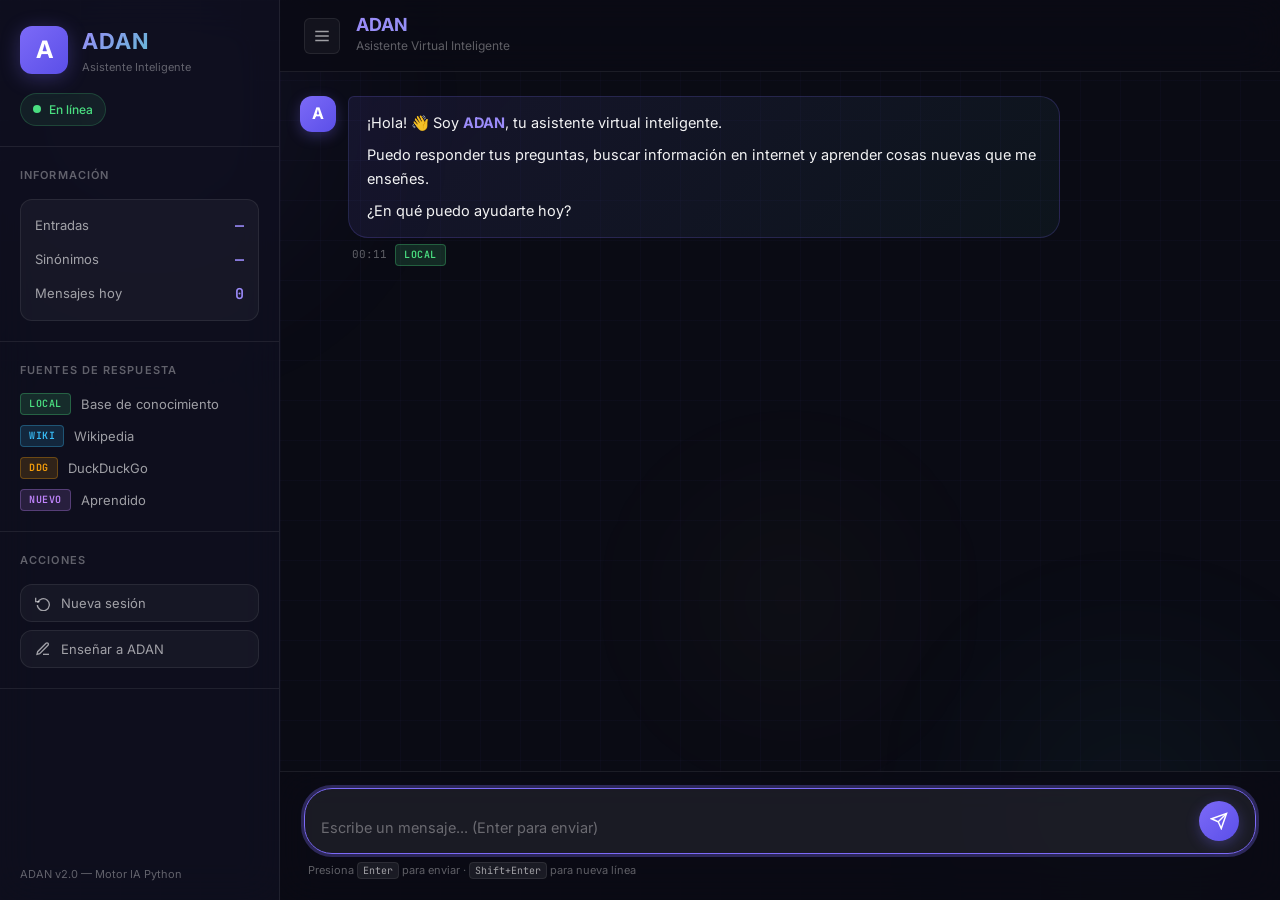
==== templates/index.html @ 338060c1 "mejoras" ====
<!DOCTYPE html>
<html lang="es">
<head>
    <meta charset="UTF-8">
    <meta name="viewport" content="width=device-width, initial-scale=1.0">
    <meta name="description" content="ADAN - Asistente Virtual Inteligente con capacidades de aprendizaje y búsqueda web">
    <title>ADAN — Asistente Virtual Inteligente</title>
    <link rel="preconnect" href="https://fonts.googleapis.com">
    <link href="https://fonts.googleapis.com/css2?family=Inter:wght@300;400;500;600;700&family=JetBrains+Mono:wght@400;500&display=swap" rel="stylesheet">
    <link rel="stylesheet" href="/static/style.css">
</head>
<body>
    <!-- Fondo animado -->
    <div class="bg-grid"></div>
    <div class="orb orb-1"></div>
    <div class="orb orb-2"></div>
    <div class="orb orb-3"></div>

    <div class="app-container">
        <!-- Sidebar -->
        <aside class="sidebar" id="sidebar">
            <div class="sidebar-header">
                <div class="logo">
                    <div class="logo-icon">
                        <span class="logo-letter">A</span>
                        <div class="logo-pulse"></div>
                    </div>
                    <div class="logo-text">
                        <span class="logo-name">ADAN</span>
                        <span class="logo-tagline">Asistente Inteligente</span>
                    </div>
                </div>
                <div class="status-indicator" id="statusDot" title="En línea">
                    <span class="status-dot"></span>
                    <span class="status-text">En línea</span>
                </div>
            </div>

            <div class="sidebar-section">
                <h3 class="section-title">Información</h3>
                <div class="stat-card" id="statCard">
                    <div class="stat-item">
                        <span class="stat-label">Entradas</span>
                        <span class="stat-value" id="statEntradas">—</span>
                    </div>
                    <div class="stat-item">
                        <span class="stat-label">Sinónimos</span>
                        <span class="stat-value" id="statSinonimos">—</span>
                    </div>
                    <div class="stat-item">
                        <span class="stat-label">Mensajes hoy</span>
                        <span class="stat-value" id="statMensajes">0</span>
                    </div>
                </div>
            </div>

            <div class="sidebar-section">
                <h3 class="section-title">Fuentes de respuesta</h3>
                <div class="source-legend">
                    <div class="source-item">
                        <span class="source-badge local">LOCAL</span>
                        <span>Base de conocimiento</span>
                    </div>
                    <div class="source-item">
                        <span class="source-badge wiki">WIKI</span>
                        <span>Wikipedia</span>
                    </div>
                    <div class="source-item">
                        <span class="source-badge ddg">DDG</span>
                        <span>DuckDuckGo</span>
                    </div>
                    <div class="source-item">
                        <span class="source-badge aprendido">NUEVO</span>
                        <span>Aprendido</span>
                    </div>
                </div>
            </div>

            <div class="sidebar-section">
                <h3 class="section-title">Acciones</h3>
                <div class="action-buttons">
                    <button class="action-btn" id="btnLimpiarHistorial" title="Limpiar historial de sesión">
                        <svg viewBox="0 0 24 24" fill="none" stroke="currentColor" stroke-width="2"><polyline points="1 4 1 10 7 10"></polyline><path d="M3.51 15a9 9 0 1 0 .49-3.51"></path></svg>
                        Nueva sesión
                    </button>
                    <button class="action-btn" id="btnEnsenar" title="Enseñar algo nuevo a ADAN">
                        <svg viewBox="0 0 24 24" fill="none" stroke="currentColor" stroke-width="2"><path d="M12 20h9"></path><path d="M16.5 3.5a2.121 2.121 0 0 1 3 3L7 19l-4 1 1-4L16.5 3.5z"></path></svg>
                        Enseñar a ADAN
                    </button>
                </div>
            </div>

            <div class="sidebar-footer">
                <span>ADAN v2.0 — Motor IA Python</span>
            </div>
        </aside>

        <!-- Chat principal -->
        <main class="chat-main">
            <header class="chat-header">
                <button class="sidebar-toggle" id="sidebarToggle" aria-label="Alternar sidebar">
                    <svg viewBox="0 0 24 24" fill="none" stroke="currentColor" stroke-width="2"><line x1="3" y1="6" x2="21" y2="6"/><line x1="3" y1="12" x2="21" y2="12"/><line x1="3" y1="18" x2="21" y2="18"/></svg>
                </button>
                <div class="header-info">
                    <h1 class="header-title">ADAN</h1>
                    <p class="header-subtitle">Asistente Virtual Inteligente</p>
                </div>
                <div class="header-actions">
                    <div class="typing-indicator" id="typingIndicator">
                        <span></span><span></span><span></span>
                    </div>
                </div>
            </header>

            <div class="chat-messages" id="chatMessages">
                <!-- Mensaje de bienvenida -->
                <div class="message adan-message welcome-message" id="welcomeMsg">
                    <div class="message-avatar">
                        <span>A</span>
                    </div>
                    <div class="message-content">
                        <div class="message-bubble">
                            <p>¡Hola! 👋 Soy <strong>ADAN</strong>, tu asistente virtual inteligente.</p>
                            <p>Puedo responder tus preguntas, buscar información en internet y aprender cosas nuevas que me enseñes.</p>
                            <p>¿En qué puedo ayudarte hoy?</p>
                        </div>
                        <div class="message-meta">
                            <span class="message-time" id="welcomeTime"></span>
                            <span class="source-badge local">LOCAL</span>
                        </div>
                    </div>
                </div>
            </div>

            <div class="chat-input-area">
                <div class="chat-input-wrapper">
                    <textarea
                        id="chatInput"
                        class="chat-input"
                        placeholder="Escribe un mensaje... (Enter para enviar)"
                        rows="1"
                        aria-label="Mensaje para ADAN"
                        autocomplete="off"
                    ></textarea>
                    <button class="send-btn" id="sendBtn" aria-label="Enviar mensaje" title="Enviar">
                        <svg viewBox="0 0 24 24" fill="none" stroke="currentColor" stroke-width="2">
                            <line x1="22" y1="2" x2="11" y2="13"></line>
                            <polygon points="22 2 15 22 11 13 2 9 22 2"></polygon>
                        </svg>
                    </button>
                </div>
                <p class="input-hint">Presiona <kbd>Enter</kbd> para enviar · <kbd>Shift+Enter</kbd> para nueva línea</p>
            </div>
        </main>
    </div>

    <!-- Modal: Enseñar a ADAN -->
    <div class="modal-overlay" id="modalAprender" aria-modal="true" role="dialog" aria-labelledby="modalTitle">
        <div class="modal">
            <div class="modal-header">
                <h2 class="modal-title" id="modalTitle">
                    <svg viewBox="0 0 24 24" fill="none" stroke="currentColor" stroke-width="2" width="24" height="24"><path d="M12 20h9"></path><path d="M16.5 3.5a2.121 2.121 0 0 1 3 3L7 19l-4 1 1-4L16.5 3.5z"></path></svg>
                    Enseñar a ADAN
                </h2>
                <button class="modal-close" id="modalClose" aria-label="Cerrar modal">
                    <svg viewBox="0 0 24 24" fill="none" stroke="currentColor" stroke-width="2"><line x1="18" y1="6" x2="6" y2="18"/><line x1="6" y1="6" x2="18" y2="18"/></svg>
                </button>
            </div>
            <div class="modal-body">
                <p class="modal-desc">Enséñame algo nuevo y lo recordaré para futuras conversaciones.</p>
                <div class="form-group">
                    <label for="aprenderClave" class="form-label">Palabra o frase clave *</label>
                    <input type="text" id="aprenderClave" class="form-input" placeholder="Ej: inteligencia artificial">
                </div>
                <div class="form-group">
                    <label for="aprenderExplica" class="form-label">Respuesta breve (¿qué es?) *</label>
                    <input type="text" id="aprenderExplica" class="form-input" placeholder="Ej: Es la simulación de inteligencia humana en máquinas">
                </div>
                <div class="form-group">
                    <label for="aprenderRespuesta" class="form-label">Explicación detallada *</label>
                    <textarea id="aprenderRespuesta" class="form-input form-textarea" placeholder="Ej: La inteligencia artificial es una rama de la informática que..."></textarea>
                </div>
                <div class="form-group">
                    <label for="aprenderOtraPregunta" class="form-label">Pregunta de seguimiento (opcional)</label>
                    <input type="text" id="aprenderOtraPregunta" class="form-input" placeholder="Ej: ¿Quieres saber más sobre IA?">
                </div>
                <div class="form-group">
                    <label for="aprenderSinonimo" class="form-label">Sinónimo (opcional)</label>
                    <input type="text" id="aprenderSinonimo" class="form-input" placeholder="Ej: IA, AI, machine learning">
                </div>
            </div>
            <div class="modal-footer">
                <button class="btn-secondary" id="btnCancelar">Cancelar</button>
                <button class="btn-primary" id="btnGuardar">
                    <svg viewBox="0 0 24 24" fill="none" stroke="currentColor" stroke-width="2" width="16" height="16"><path d="M19 21H5a2 2 0 0 1-2-2V5a2 2 0 0 1 2-2h11l5 5v11a2 2 0 0 1-2 2z"></path><polyline points="17 21 17 13 7 13 7 21"></polyline></svg>
                    Guardar
                </button>
            </div>
        </div>
    </div>

    <!-- Modal: ADAN no sabe — preguntar si enseñar -->
    <div class="modal-overlay" id="modalNoSabe" aria-modal="true" role="dialog">
        <div class="modal modal-sm">
            <div class="modal-header">
                <h2 class="modal-title">
                    <svg viewBox="0 0 24 24" fill="none" stroke="currentColor" stroke-width="2" width="24" height="24"><circle cx="12" cy="12" r="10"/><path d="M9.09 9a3 3 0 0 1 5.83 1c0 2-3 3-3 3"/><line x1="12" y1="17" x2="12.01" y2="17"/></svg>
                    No lo conozco
                </h2>
            </div>
            <div class="modal-body">
                <p id="noSabeTexto">No tengo información sobre ese tema. ¿Quieres enseñarme?</p>
            </div>
            <div class="modal-footer">
                <button class="btn-secondary" id="btnNoSabeNo">No, gracias</button>
                <button class="btn-primary" id="btnNoSabeSi">Sí, enseñarle</button>
            </div>
        </div>
    </div>

    <script src="/static/chat.js"></script>
</body>
</html>
---- static/style.css ----
/* ═══════════════════════════════════════════════════════
   ADAN — Asistente Virtual Inteligente
   Diseño premium dark mode con glassmorphism
   ═══════════════════════════════════════════════════════ */

/* ─── Variables del sistema ─────────────────────────── */
:root {
    /* Paleta principal */
    --color-bg:          #0a0b14;
    --color-bg-2:        #0f1020;
    --color-surface:     rgba(255, 255, 255, 0.04);
    --color-surface-2:   rgba(255, 255, 255, 0.07);
    --color-border:      rgba(255, 255, 255, 0.08);
    --color-border-2:    rgba(255, 255, 255, 0.12);

    /* Accentos */
    --color-primary:     #7c6af7;
    --color-primary-2:   #9b8bf9;
    --color-primary-glow: rgba(124, 106, 247, 0.3);
    --color-secondary:   #f7d46a;
    --color-accent-teal: #4ecdc4;
    --color-accent-rose: #f7686a;

    /* Fuentes de respuesta */
    --color-local:       #4ade80;
    --color-wiki:        #38bdf8;
    --color-ddg:         #f59e0b;
    --color-aprendido:   #c084fc;

    /* Texto */
    --text-primary:   rgba(255, 255, 255, 0.95);
    --text-secondary: rgba(255, 255, 255, 0.60);
    --text-muted:     rgba(255, 255, 255, 0.35);

    /* Radios y sombras */
    --radius-sm:  6px;
    --radius-md:  12px;
    --radius-lg:  20px;
    --radius-xl:  28px;
    --shadow-glow: 0 0 40px rgba(124, 106, 247, 0.15);
    --shadow-card: 0 4px 24px rgba(0, 0, 0, 0.4);

    /* Transiciones */
    --transition: 0.2s cubic-bezier(0.4, 0, 0.2, 1);
    --transition-slow: 0.4s cubic-bezier(0.4, 0, 0.2, 1);

    /* Layout */
    --sidebar-width: 280px;
}

/* ─── Reset y base ───────────────────────────────────── */
*, *::before, *::after { box-sizing: border-box; margin: 0; padding: 0; }

html, body {
    height: 100%;
    overflow: hidden;
}

body {
    font-family: 'Inter', system-ui, sans-serif;
    background-color: var(--color-bg);
    color: var(--text-primary);
    line-height: 1.6;
    -webkit-font-smoothing: antialiased;
}

/* ─── Fondo animado ──────────────────────────────────── */
.bg-grid {
    position: fixed; inset: 0; z-index: 0;
    background-image:
        linear-gradient(rgba(124, 106, 247, 0.03) 1px, transparent 1px),
        linear-gradient(90deg, rgba(124, 106, 247, 0.03) 1px, transparent 1px);
    background-size: 40px 40px;
    pointer-events: none;
}

.orb {
    position: fixed; border-radius: 50%; filter: blur(80px);
    pointer-events: none; z-index: 0; opacity: 0.5;
    animation: orbFloat 12s ease-in-out infinite;
}
.orb-1 {
    width: 500px; height: 500px;
    background: radial-gradient(circle, rgba(124, 106, 247, 0.2), transparent 70%);
    top: -150px; left: -100px;
    animation-delay: 0s;
}
.orb-2 {
    width: 400px; height: 400px;
    background: radial-gradient(circle, rgba(78, 205, 196, 0.15), transparent 70%);
    bottom: -100px; right: -50px;
    animation-delay: -4s;
}
.orb-3 {
    width: 300px; height: 300px;
    background: radial-gradient(circle, rgba(247, 212, 106, 0.1), transparent 70%);
    top: 50%; left: 50%;
    animation-delay: -8s;
}

@keyframes orbFloat {
    0%, 100% { transform: translate(0, 0) scale(1); }
    33%       { transform: translate(30px, -30px) scale(1.05); }
    66%       { transform: translate(-20px, 20px) scale(0.95); }
}

/* ─── Layout principal ───────────────────────────────── */
.app-container {
    display: flex;
    height: 100vh;
    position: relative;
    z-index: 1;
}

/* ─── Sidebar ────────────────────────────────────────── */
.sidebar {
    width: var(--sidebar-width);
    min-width: var(--sidebar-width);
    height: 100vh;
    background: rgba(15, 16, 32, 0.8);
    backdrop-filter: blur(20px);
    border-right: 1px solid var(--color-border);
    display: flex;
    flex-direction: column;
    gap: 0;
    overflow-y: auto;
    overflow-x: hidden;
    transition: transform var(--transition-slow), opacity var(--transition-slow);
    scrollbar-width: thin;
    scrollbar-color: var(--color-border) transparent;
}

.sidebar.collapsed {
    transform: translateX(calc(-1 * var(--sidebar-width)));
    opacity: 0;
    pointer-events: none;
    position: absolute;
    z-index: 10;
}

.sidebar-header {
    padding: 24px 20px 20px;
    border-bottom: 1px solid var(--color-border);
    display: flex;
    flex-direction: column;
    gap: 16px;
}

.logo {
    display: flex;
    align-items: center;
    gap: 14px;
}

.logo-icon {
    position: relative;
    width: 48px;
    height: 48px;
    background: linear-gradient(135deg, var(--color-primary), #5b4fe8);
    border-radius: var(--radius-md);
    display: flex;
    align-items: center;
    justify-content: center;
    box-shadow: 0 4px 20px var(--color-primary-glow);
    flex-shrink: 0;
}

.logo-letter {
    font-size: 24px;
    font-weight: 700;
    color: white;
    line-height: 1;
}

.logo-pulse {
    position: absolute;
    inset: -3px;
    border-radius: calc(var(--radius-md) + 3px);
    border: 2px solid var(--color-primary);
    animation: pulse 2.5s ease-in-out infinite;
    opacity: 0;
}

@keyframes pulse {
    0%, 100% { opacity: 0; transform: scale(1); }
    50%       { opacity: 0.5; transform: scale(1.05); }
}

.logo-text { display: flex; flex-direction: column; }
.logo-name {
    font-size: 22px;
    font-weight: 700;
    color: var(--text-primary);
    letter-spacing: 0.05em;
    background: linear-gradient(135deg, var(--color-primary-2), var(--color-accent-teal));
    -webkit-background-clip: text;
    -webkit-text-fill-color: transparent;
    background-clip: text;
}
.logo-tagline { font-size: 11px; color: var(--text-muted); font-weight: 400; }

.status-indicator {
    display: flex; align-items: center; gap: 8px;
    background: rgba(74, 222, 128, 0.08);
    border: 1px solid rgba(74, 222, 128, 0.2);
    border-radius: 20px;
    padding: 6px 12px;
    width: fit-content;
}

.status-dot {
    width: 8px; height: 8px;
    background: var(--color-local);
    border-radius: 50%;
    animation: statusPulse 2s ease-in-out infinite;
}
@keyframes statusPulse {
    0%, 100% { opacity: 1; box-shadow: 0 0 0 0 rgba(74, 222, 128, 0.4); }
    50%       { opacity: 0.8; box-shadow: 0 0 0 6px rgba(74, 222, 128, 0); }
}
.status-text { font-size: 12px; color: var(--color-local); font-weight: 500; }

/* ─── Secciones del sidebar ──────────────────────────── */
.sidebar-section {
    padding: 20px;
    border-bottom: 1px solid var(--color-border);
}

.section-title {
    font-size: 11px;
    font-weight: 600;
    text-transform: uppercase;
    letter-spacing: 0.1em;
    color: var(--text-muted);
    margin-bottom: 14px;
}

.stat-card {
    background: var(--color-surface);
    border: 1px solid var(--color-border);
    border-radius: var(--radius-md);
    padding: 14px;
    display: flex;
    flex-direction: column;
    gap: 10px;
}

.stat-item {
    display: flex;
    justify-content: space-between;
    align-items: center;
}

.stat-label { font-size: 13px; color: var(--text-secondary); }
.stat-value {
    font-size: 15px;
    font-weight: 600;
    color: var(--color-primary-2);
    font-family: 'JetBrains Mono', monospace;
}

/* Source legend */
.source-legend { display: flex; flex-direction: column; gap: 10px; }
.source-item {
    display: flex; align-items: center; gap: 10px;
    font-size: 13px; color: var(--text-secondary);
}

/* Action buttons */
.action-buttons { display: flex; flex-direction: column; gap: 8px; }
.action-btn {
    display: flex; align-items: center; gap: 10px;
    padding: 10px 14px;
    background: var(--color-surface);
    border: 1px solid var(--color-border);
    border-radius: var(--radius-md);
    color: var(--text-secondary);
    font-size: 13px;
    cursor: pointer;
    transition: all var(--transition);
    text-align: left;
    width: 100%;
    font-family: 'Inter', sans-serif;
}
.action-btn svg { width: 16px; height: 16px; flex-shrink: 0; }
.action-btn:hover {
    background: var(--color-surface-2);
    border-color: var(--color-primary);
    color: var(--color-primary-2);
    transform: translateX(3px);
}

.sidebar-footer {
    padding: 16px 20px;
    font-size: 11px;
    color: var(--text-muted);
    margin-top: auto;
}

/* ─── Source badges ──────────────────────────────────── */
.source-badge {
    display: inline-flex;
    align-items: center;
    padding: 2px 8px;
    border-radius: 4px;
    font-size: 10px;
    font-weight: 600;
    font-family: 'JetBrains Mono', monospace;
    letter-spacing: 0.05em;
    flex-shrink: 0;
}

.source-badge.local    { background: rgba(74, 222, 128, 0.15); color: var(--color-local); border: 1px solid rgba(74, 222, 128, 0.3); }
.source-badge.wiki     { background: rgba(56, 189, 248, 0.15); color: var(--color-wiki); border: 1px solid rgba(56, 189, 248, 0.3); }
.source-badge.ddg      { background: rgba(245, 158, 11, 0.15); color: var(--color-ddg); border: 1px solid rgba(245, 158, 11, 0.3); }
.source-badge.aprendido{ background: rgba(192, 132, 252, 0.15); color: var(--color-aprendido); border: 1px solid rgba(192, 132, 252, 0.3); }

/* ─── Chat main ──────────────────────────────────────── */
.chat-main {
    flex: 1;
    display: flex;
    flex-direction: column;
    height: 100vh;
    overflow: hidden;
    min-width: 0;
}

/* ─── Header del chat ────────────────────────────────── */
.chat-header {
    display: flex;
    align-items: center;
    gap: 16px;
    padding: 16px 24px;
    background: rgba(10, 11, 20, 0.8);
    backdrop-filter: blur(20px);
    border-bottom: 1px solid var(--color-border);
    flex-shrink: 0;
}

.sidebar-toggle {
    display: flex;
    align-items: center;
    justify-content: center;
    width: 36px; height: 36px;
    background: var(--color-surface);
    border: 1px solid var(--color-border);
    border-radius: var(--radius-sm);
    color: var(--text-secondary);
    cursor: pointer;
    transition: all var(--transition);
    flex-shrink: 0;
}
.sidebar-toggle svg { width: 18px; height: 18px; }
.sidebar-toggle:hover { background: var(--color-surface-2); color: var(--text-primary); border-color: var(--color-primary); }

.header-info { flex: 1; }
.header-title {
    font-size: 18px;
    font-weight: 700;
    background: linear-gradient(135deg, var(--color-primary-2), var(--color-accent-teal));
    -webkit-background-clip: text;
    -webkit-text-fill-color: transparent;
    background-clip: text;
    line-height: 1;
}
.header-subtitle { font-size: 12px; color: var(--text-muted); margin-top: 2px; }

/* ─── Typing indicator ───────────────────────────────── */
.typing-indicator {
    display: none;
    align-items: center;
    gap: 5px;
    padding: 8px 12px;
    background: var(--color-surface);
    border-radius: 20px;
}
.typing-indicator.visible { display: flex; }
.typing-indicator span {
    width: 6px; height: 6px;
    background: var(--color-primary-2);
    border-radius: 50%;
    animation: typingBounce 1.2s ease-in-out infinite;
}
.typing-indicator span:nth-child(2) { animation-delay: 0.15s; }
.typing-indicator span:nth-child(3) { animation-delay: 0.30s; }
@keyframes typingBounce {
    0%, 60%, 100% { transform: translateY(0); opacity: 0.5; }
    30%            { transform: translateY(-6px); opacity: 1; }
}

/* ─── Mensajes ───────────────────────────────────────── */
.chat-messages {
    flex: 1;
    overflow-y: auto;
    overflow-x: hidden;
    padding: 24px 20px;
    display: flex;
    flex-direction: column;
    gap: 20px;
    scroll-behavior: smooth;
    scrollbar-width: thin;
    scrollbar-color: var(--color-border) transparent;
}

.message {
    display: flex;
    gap: 12px;
    align-items: flex-start;
    animation: messageAppear 0.35s cubic-bezier(0.4, 0, 0.2, 1);
    max-width: 760px;
}
@keyframes messageAppear {
    from { opacity: 0; transform: translateY(16px); }
    to   { opacity: 1; transform: translateY(0); }
}

.message.user-message { flex-direction: row-reverse; margin-left: auto; }

.message-avatar {
    width: 36px; height: 36px;
    border-radius: var(--radius-md);
    display: flex; align-items: center; justify-content: center;
    font-weight: 700;
    font-size: 16px;
    flex-shrink: 0;
    letter-spacing: 0;
}

.adan-message .message-avatar {
    background: linear-gradient(135deg, var(--color-primary), #5b4fe8);
    color: white;
    box-shadow: 0 4px 14px var(--color-primary-glow);
}

.user-message .message-avatar {
    background: linear-gradient(135deg, var(--color-accent-teal), #38a89d);
    color: white;
}

.message-content { display: flex; flex-direction: column; gap: 6px; flex: 1; min-width: 0; }

.message-bubble {
    padding: 14px 18px;
    border-radius: var(--radius-lg);
    font-size: 14.5px;
    line-height: 1.65;
    word-wrap: break-word;
}

.adan-message .message-bubble {
    background: var(--color-surface-2);
    border: 1px solid var(--color-border);
    border-top-left-radius: var(--radius-sm);
    color: var(--text-primary);
}

.user-message .message-bubble {
    background: linear-gradient(135deg, var(--color-primary), #5b4fe8);
    border-top-right-radius: var(--radius-sm);
    color: white;
    margin-left: auto;
}

.message-bubble p { margin-bottom: 8px; }
.message-bubble p:last-child { margin-bottom: 0; }
.message-bubble strong { color: var(--color-primary-2); }

.message-meta {
    display: flex;
    align-items: center;
    gap: 8px;
    padding: 0 4px;
}

.user-message .message-meta { justify-content: flex-end; }

.message-time {
    font-size: 11px;
    color: var(--text-muted);
    font-family: 'JetBrains Mono', monospace;
}

/* Mensaje de error */
.error-bubble {
    background: rgba(247, 104, 106, 0.1) !important;
    border-color: rgba(247, 104, 106, 0.3) !important;
    color: #fca5a5 !important;
}

/* Searching skeleton */
.searching-msg .message-bubble {
    display: flex;
    align-items: center;
    gap: 10px;
    font-style: italic;
    color: var(--text-secondary);
}
.searching-spinner {
    width: 14px; height: 14px;
    border: 2px solid var(--color-border);
    border-top-color: var(--color-primary);
    border-radius: 50%;
    animation: spin 0.8s linear infinite;
    flex-shrink: 0;
}
@keyframes spin { to { transform: rotate(360deg); } }

/* ─── Input ──────────────────────────────────────────── */
.chat-input-area {
    padding: 16px 24px 20px;
    border-top: 1px solid var(--color-border);
    background: rgba(10, 11, 20, 0.8);
    backdrop-filter: blur(20px);
    flex-shrink: 0;
}

.chat-input-wrapper {
    display: flex;
    align-items: flex-end;
    gap: 12px;
    background: var(--color-surface-2);
    border: 1.5px solid var(--color-border);
    border-radius: var(--radius-xl);
    padding: 12px 16px;
    transition: border-color var(--transition), box-shadow var(--transition);
}

.chat-input-wrapper:focus-within {
    border-color: var(--color-primary);
    box-shadow: 0 0 0 3px var(--color-primary-glow);
}

.chat-input {
    flex: 1;
    background: transparent;
    border: none;
    outline: none;
    color: var(--text-primary);
    font-family: 'Inter', sans-serif;
    font-size: 14.5px;
    line-height: 1.5;
    resize: none;
    max-height: 160px;
    min-height: 24px;
    overflow-y: auto;
    scrollbar-width: none;
}
.chat-input::placeholder { color: var(--text-muted); }
.chat-input::-webkit-scrollbar { display: none; }

.send-btn {
    width: 40px; height: 40px;
    background: linear-gradient(135deg, var(--color-primary), #5b4fe8);
    border: none;
    border-radius: 50%;
    color: white;
    cursor: pointer;
    display: flex; align-items: center; justify-content: center;
    flex-shrink: 0;
    transition: all var(--transition);
    box-shadow: 0 4px 14px var(--color-primary-glow);
}
.send-btn svg { width: 18px; height: 18px; }
.send-btn:hover { transform: scale(1.1); box-shadow: 0 6px 20px var(--color-primary-glow); }
.send-btn:active { transform: scale(0.95); }
.send-btn:disabled { opacity: 0.5; cursor: not-allowed; transform: none; }

.input-hint {
    font-size: 11px;
    color: var(--text-muted);
    margin-top: 8px;
    padding-left: 4px;
}

kbd {
    background: var(--color-surface-2);
    border: 1px solid var(--color-border);
    border-radius: 4px;
    padding: 1px 5px;
    font-size: 10px;
    font-family: 'JetBrains Mono', monospace;
    color: var(--text-secondary);
}

/* ─── Modal ──────────────────────────────────────────── */
.modal-overlay {
    position: fixed; inset: 0; z-index: 100;
    background: rgba(0, 0, 0, 0.7);
    backdrop-filter: blur(8px);
    display: none;
    align-items: center;
    justify-content: center;
    padding: 24px;
    animation: fadeIn 0.2s ease;
}
.modal-overlay.active { display: flex; }
@keyframes fadeIn { from { opacity: 0; } to { opacity: 1; } }

.modal {
    background: #131428;
    border: 1px solid var(--color-border-2);
    border-radius: var(--radius-xl);
    width: 100%;
    max-width: 520px;
    box-shadow: var(--shadow-card), var(--shadow-glow);
    animation: modalSlide 0.3s cubic-bezier(0.4, 0, 0.2, 1);
    overflow: hidden;
}
.modal-sm { max-width: 380px; }
@keyframes modalSlide {
    from { opacity: 0; transform: translateY(-20px) scale(0.97); }
    to   { opacity: 1; transform: translateY(0) scale(1); }
}

.modal-header {
    padding: 20px 24px;
    border-bottom: 1px solid var(--color-border);
    display: flex; align-items: center; justify-content: space-between;
}

.modal-title {
    font-size: 17px; font-weight: 600;
    color: var(--text-primary);
    display: flex; align-items: center; gap: 10px;
}

.modal-close {
    width: 32px; height: 32px;
    background: var(--color-surface);
    border: 1px solid var(--color-border);
    border-radius: var(--radius-sm);
    color: var(--text-secondary);
    cursor: pointer;
    display: flex; align-items: center; justify-content: center;
    transition: all var(--transition);
}
.modal-close svg { width: 16px; height: 16px; }
.modal-close:hover { background: rgba(247, 104, 106, 0.1); border-color: var(--color-accent-rose); color: var(--color-accent-rose); }

.modal-body { padding: 24px; display: flex; flex-direction: column; gap: 16px; }
.modal-desc { font-size: 13px; color: var(--text-secondary); margin: -8px 0 0; }

.form-group { display: flex; flex-direction: column; gap: 6px; }
.form-label { font-size: 12px; font-weight: 500; color: var(--text-secondary); text-transform: uppercase; letter-spacing: 0.05em; }
.form-input {
    background: var(--color-surface);
    border: 1.5px solid var(--color-border);
    border-radius: var(--radius-md);
    padding: 10px 14px;
    color: var(--text-primary);
    font-size: 14px;
    font-family: 'Inter', sans-serif;
    outline: none;
    transition: border-color var(--transition), box-shadow var(--transition);
    width: 100%;
}
.form-input:focus {
    border-color: var(--color-primary);
    box-shadow: 0 0 0 3px var(--color-primary-glow);
}
.form-textarea { min-height: 80px; resize: vertical; }

.modal-footer {
    padding: 16px 24px;
    border-top: 1px solid var(--color-border);
    display: flex; justify-content: flex-end; gap: 12px;
}

.btn-primary, .btn-secondary {
    padding: 10px 20px;
    border-radius: var(--radius-md);
    font-size: 14px;
    font-weight: 500;
    font-family: 'Inter', sans-serif;
    cursor: pointer;
    transition: all var(--transition);
    display: flex; align-items: center; gap: 8px;
    border: none;
}

.btn-primary {
    background: linear-gradient(135deg, var(--color-primary), #5b4fe8);
    color: white;
    box-shadow: 0 4px 14px var(--color-primary-glow);
}
.btn-primary:hover { transform: translateY(-2px); box-shadow: 0 6px 20px var(--color-primary-glow); }

.btn-secondary {
    background: var(--color-surface);
    border: 1px solid var(--color-border);
    color: var(--text-secondary);
}
.btn-secondary:hover { border-color: var(--color-primary); color: var(--color-primary-2); }

/* ─── Welcome message ────────────────────────────────── */
.welcome-message .message-bubble {
    background: linear-gradient(135deg, rgba(124, 106, 247, 0.1), rgba(78, 205, 196, 0.05));
    border-color: rgba(124, 106, 247, 0.2);
}

/* ─── Scrollbar ──────────────────────────────────────── */
::-webkit-scrollbar { width: 6px; }
::-webkit-scrollbar-track { background: transparent; }
::-webkit-scrollbar-thumb { background: var(--color-border); border-radius: 3px; }
::-webkit-scrollbar-thumb:hover { background: var(--color-border-2); }

/* ─── Responsive ─────────────────────────────────────── */
@media (max-width: 640px) {
    :root { --sidebar-width: 100vw; }
    .sidebar { position: fixed; z-index: 50; }
    .sidebar:not(.collapsed) { box-shadow: 0 0 60px rgba(0,0,0,0.8); }
    .chat-messages { padding: 16px 12px; }
    .chat-input-area { padding: 12px 16px 16px; }
    .message { max-width: 95%; }
}

@media (min-width: 641px) {
    .chat-main { margin-left: 0; transition: margin-left var(--transition-slow); }
    .sidebar.collapsed + .chat-main { margin-left: 0; }
}
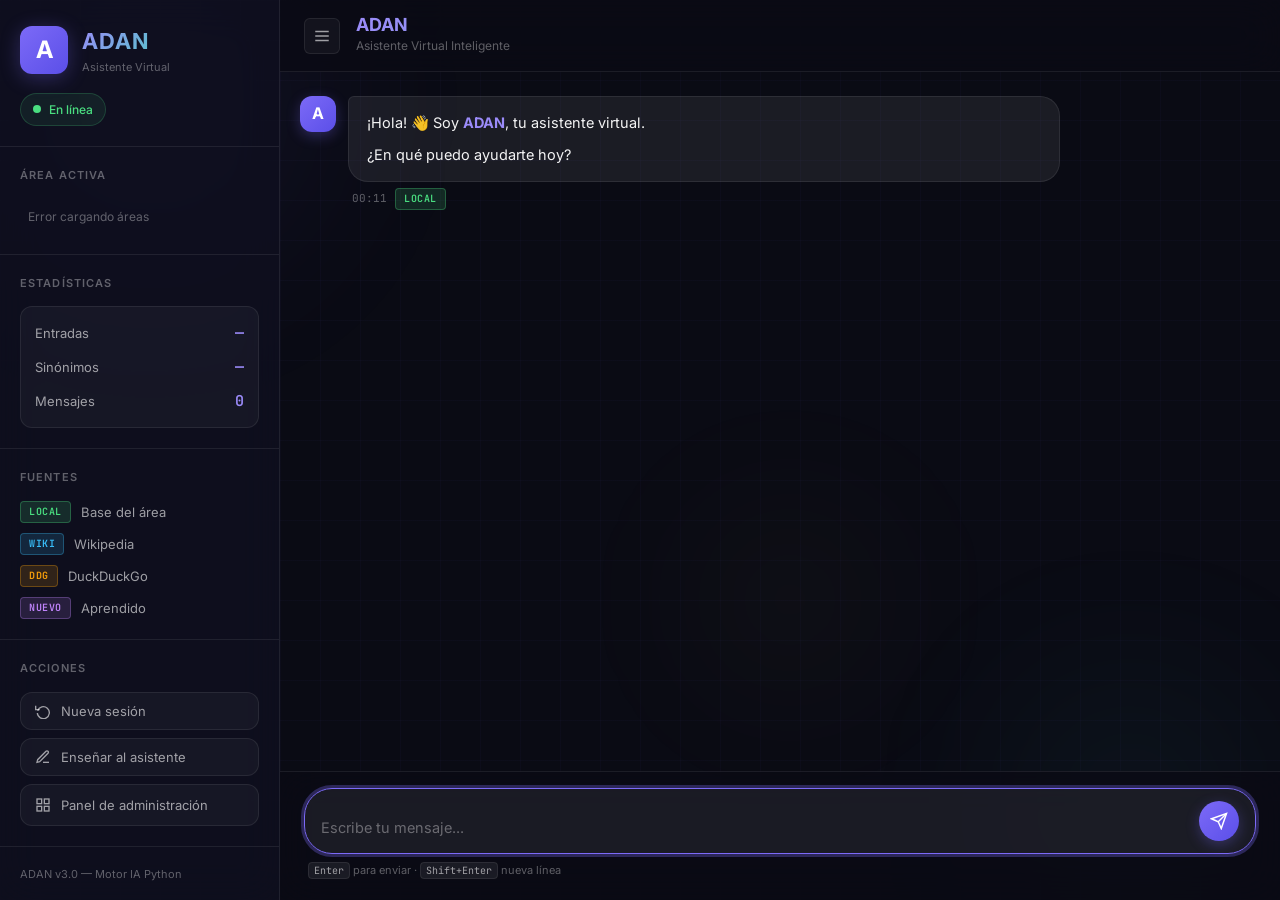
==== commit 27a27967: "creacion del panel admin y areas" ====
--- a/templates/index.html
+++ b/templates/index.html
@@ -3,14 +3,14 @@
 <head>
     <meta charset="UTF-8">
     <meta name="viewport" content="width=device-width, initial-scale=1.0">
-    <meta name="description" content="ADAN - Asistente Virtual Inteligente con capacidades de aprendizaje y búsqueda web">
-    <title>ADAN — Asistente Virtual Inteligente</title>
+    <meta name="description" content="ADAN — Plataforma de Asistentes Virtuales Especializados">
+    <title>ADAN — Asistente Virtual</title>
     <link rel="preconnect" href="https://fonts.googleapis.com">
     <link href="https://fonts.googleapis.com/css2?family=Inter:wght@300;400;500;600;700&family=JetBrains+Mono:wght@400;500&display=swap" rel="stylesheet">
     <link rel="stylesheet" href="/static/style.css">
+    <link rel="stylesheet" href="/static/style_v3.css">
 </head>
 <body>
-    <!-- Fondo animado -->
     <div class="bg-grid"></div>
     <div class="orb orb-1"></div>
     <div class="orb orb-2"></div>
@@ -21,24 +21,32 @@
         <aside class="sidebar" id="sidebar">
             <div class="sidebar-header">
                 <div class="logo">
-                    <div class="logo-icon">
-                        <span class="logo-letter">A</span>
+                    <div class="logo-icon" id="logoIcon">
+                        <span class="logo-letter" id="logoLetter">A</span>
                         <div class="logo-pulse"></div>
                     </div>
                     <div class="logo-text">
-                        <span class="logo-name">ADAN</span>
-                        <span class="logo-tagline">Asistente Inteligente</span>
+                        <span class="logo-name" id="nombreAsistente">ADAN</span>
+                        <span class="logo-tagline" id="descAsistente">Asistente Virtual</span>
                     </div>
                 </div>
-                <div class="status-indicator" id="statusDot" title="En línea">
+                <div class="status-indicator">
                     <span class="status-dot"></span>
                     <span class="status-text">En línea</span>
                 </div>
             </div>
 
+            <!-- Selector de área -->
             <div class="sidebar-section">
-                <h3 class="section-title">Información</h3>
-                <div class="stat-card" id="statCard">
+                <h3 class="section-title">Área activa</h3>
+                <div class="area-selector" id="areaSelector">
+                    <div class="area-loading">Cargando áreas...</div>
+                </div>
+            </div>
+
+            <div class="sidebar-section">
+                <h3 class="section-title">Estadísticas</h3>
+                <div class="stat-card">
                     <div class="stat-item">
                         <span class="stat-label">Entradas</span>
                         <span class="stat-value" id="statEntradas">—</span>
@@ -48,172 +56,137 @@
                         <span class="stat-value" id="statSinonimos">—</span>
                     </div>
                     <div class="stat-item">
-                        <span class="stat-label">Mensajes hoy</span>
+                        <span class="stat-label">Mensajes</span>
                         <span class="stat-value" id="statMensajes">0</span>
                     </div>
                 </div>
             </div>
 
             <div class="sidebar-section">
-                <h3 class="section-title">Fuentes de respuesta</h3>
+                <h3 class="section-title">Fuentes</h3>
                 <div class="source-legend">
-                    <div class="source-item">
-                        <span class="source-badge local">LOCAL</span>
-                        <span>Base de conocimiento</span>
-                    </div>
-                    <div class="source-item">
-                        <span class="source-badge wiki">WIKI</span>
-                        <span>Wikipedia</span>
-                    </div>
-                    <div class="source-item">
-                        <span class="source-badge ddg">DDG</span>
-                        <span>DuckDuckGo</span>
-                    </div>
-                    <div class="source-item">
-                        <span class="source-badge aprendido">NUEVO</span>
-                        <span>Aprendido</span>
-                    </div>
+                    <div class="source-item"><span class="source-badge local">LOCAL</span><span>Base del área</span></div>
+                    <div class="source-item"><span class="source-badge wiki">WIKI</span><span>Wikipedia</span></div>
+                    <div class="source-item"><span class="source-badge ddg">DDG</span><span>DuckDuckGo</span></div>
+                    <div class="source-item"><span class="source-badge aprendido">NUEVO</span><span>Aprendido</span></div>
                 </div>
             </div>
 
             <div class="sidebar-section">
                 <h3 class="section-title">Acciones</h3>
                 <div class="action-buttons">
-                    <button class="action-btn" id="btnLimpiarHistorial" title="Limpiar historial de sesión">
-                        <svg viewBox="0 0 24 24" fill="none" stroke="currentColor" stroke-width="2"><polyline points="1 4 1 10 7 10"></polyline><path d="M3.51 15a9 9 0 1 0 .49-3.51"></path></svg>
+                    <button class="action-btn" id="btnNuevaSesion">
+                        <svg viewBox="0 0 24 24" fill="none" stroke="currentColor" stroke-width="2"><polyline points="1 4 1 10 7 10"/><path d="M3.51 15a9 9 0 1 0 .49-3.51"/></svg>
                         Nueva sesión
                     </button>
-                    <button class="action-btn" id="btnEnsenar" title="Enseñar algo nuevo a ADAN">
-                        <svg viewBox="0 0 24 24" fill="none" stroke="currentColor" stroke-width="2"><path d="M12 20h9"></path><path d="M16.5 3.5a2.121 2.121 0 0 1 3 3L7 19l-4 1 1-4L16.5 3.5z"></path></svg>
-                        Enseñar a ADAN
+                    <button class="action-btn" id="btnEnsenar">
+                        <svg viewBox="0 0 24 24" fill="none" stroke="currentColor" stroke-width="2"><path d="M12 20h9"/><path d="M16.5 3.5a2.121 2.121 0 0 1 3 3L7 19l-4 1 1-4L16.5 3.5z"/></svg>
+                        Enseñar al asistente
                     </button>
+                    <a class="action-btn" href="/admin" target="_blank">
+                        <svg viewBox="0 0 24 24" fill="none" stroke="currentColor" stroke-width="2"><rect x="3" y="3" width="7" height="7"/><rect x="14" y="3" width="7" height="7"/><rect x="14" y="14" width="7" height="7"/><rect x="3" y="14" width="7" height="7"/></svg>
+                        Panel de administración
+                    </a>
                 </div>
             </div>
 
-            <div class="sidebar-footer">
-                <span>ADAN v2.0 — Motor IA Python</span>
-            </div>
+            <div class="sidebar-footer">ADAN v3.0 — Motor IA Python</div>
         </aside>
 
         <!-- Chat principal -->
         <main class="chat-main">
             <header class="chat-header">
-                <button class="sidebar-toggle" id="sidebarToggle" aria-label="Alternar sidebar">
+                <button class="sidebar-toggle" id="sidebarToggle" aria-label="Menú">
                     <svg viewBox="0 0 24 24" fill="none" stroke="currentColor" stroke-width="2"><line x1="3" y1="6" x2="21" y2="6"/><line x1="3" y1="12" x2="21" y2="12"/><line x1="3" y1="18" x2="21" y2="18"/></svg>
                 </button>
                 <div class="header-info">
-                    <h1 class="header-title">ADAN</h1>
-                    <p class="header-subtitle">Asistente Virtual Inteligente</p>
+                    <h1 class="header-title" id="headerNombre">ADAN</h1>
+                    <p class="header-subtitle" id="headerDesc">Asistente Virtual Inteligente</p>
                 </div>
-                <div class="header-actions">
-                    <div class="typing-indicator" id="typingIndicator">
-                        <span></span><span></span><span></span>
-                    </div>
+                <div class="header-area-badge" id="headerAreaBadge"></div>
+                <div class="typing-indicator" id="typingIndicator">
+                    <span></span><span></span><span></span>
                 </div>
             </header>
 
-            <div class="chat-messages" id="chatMessages">
-                <!-- Mensaje de bienvenida -->
-                <div class="message adan-message welcome-message" id="welcomeMsg">
-                    <div class="message-avatar">
-                        <span>A</span>
-                    </div>
-                    <div class="message-content">
-                        <div class="message-bubble">
-                            <p>¡Hola! 👋 Soy <strong>ADAN</strong>, tu asistente virtual inteligente.</p>
-                            <p>Puedo responder tus preguntas, buscar información en internet y aprender cosas nuevas que me enseñes.</p>
-                            <p>¿En qué puedo ayudarte hoy?</p>
-                        </div>
-                        <div class="message-meta">
-                            <span class="message-time" id="welcomeTime"></span>
-                            <span class="source-badge local">LOCAL</span>
-                        </div>
-                    </div>
-                </div>
-            </div>
+            <div class="chat-messages" id="chatMessages"></div>
 
             <div class="chat-input-area">
                 <div class="chat-input-wrapper">
-                    <textarea
-                        id="chatInput"
-                        class="chat-input"
-                        placeholder="Escribe un mensaje... (Enter para enviar)"
-                        rows="1"
-                        aria-label="Mensaje para ADAN"
-                        autocomplete="off"
-                    ></textarea>
-                    <button class="send-btn" id="sendBtn" aria-label="Enviar mensaje" title="Enviar">
+                    <textarea id="chatInput" class="chat-input"
+                        placeholder="Escribe tu mensaje..." rows="1"
+                        aria-label="Mensaje" autocomplete="off"></textarea>
+                    <button class="send-btn" id="sendBtn" aria-label="Enviar">
                         <svg viewBox="0 0 24 24" fill="none" stroke="currentColor" stroke-width="2">
-                            <line x1="22" y1="2" x2="11" y2="13"></line>
-                            <polygon points="22 2 15 22 11 13 2 9 22 2"></polygon>
+                            <line x1="22" y1="2" x2="11" y2="13"/><polygon points="22 2 15 22 11 13 2 9 22 2"/>
                         </svg>
                     </button>
                 </div>
-                <p class="input-hint">Presiona <kbd>Enter</kbd> para enviar · <kbd>Shift+Enter</kbd> para nueva línea</p>
+                <p class="input-hint"><kbd>Enter</kbd> para enviar · <kbd>Shift+Enter</kbd> nueva línea</p>
             </div>
         </main>
     </div>
 
-    <!-- Modal: Enseñar a ADAN -->
-    <div class="modal-overlay" id="modalAprender" aria-modal="true" role="dialog" aria-labelledby="modalTitle">
+    <!-- Modal: Enseñar -->
+    <div class="modal-overlay" id="modalAprender">
         <div class="modal">
             <div class="modal-header">
-                <h2 class="modal-title" id="modalTitle">
-                    <svg viewBox="0 0 24 24" fill="none" stroke="currentColor" stroke-width="2" width="24" height="24"><path d="M12 20h9"></path><path d="M16.5 3.5a2.121 2.121 0 0 1 3 3L7 19l-4 1 1-4L16.5 3.5z"></path></svg>
-                    Enseñar a ADAN
+                <h2 class="modal-title">
+                    <svg viewBox="0 0 24 24" fill="none" stroke="currentColor" stroke-width="2" width="22" height="22"><path d="M12 20h9"/><path d="M16.5 3.5a2.121 2.121 0 0 1 3 3L7 19l-4 1 1-4L16.5 3.5z"/></svg>
+                    Enseñar al asistente
                 </h2>
-                <button class="modal-close" id="modalClose" aria-label="Cerrar modal">
+                <button class="modal-close" id="modalClose">
                     <svg viewBox="0 0 24 24" fill="none" stroke="currentColor" stroke-width="2"><line x1="18" y1="6" x2="6" y2="18"/><line x1="6" y1="6" x2="18" y2="18"/></svg>
                 </button>
             </div>
             <div class="modal-body">
-                <p class="modal-desc">Enséñame algo nuevo y lo recordaré para futuras conversaciones.</p>
+                <p class="modal-desc">El asistente aprenderá esta información y la usará en futuras conversaciones.</p>
                 <div class="form-group">
-                    <label for="aprenderClave" class="form-label">Palabra o frase clave *</label>
-                    <input type="text" id="aprenderClave" class="form-input" placeholder="Ej: inteligencia artificial">
+                    <label class="form-label">Palabra o frase clave *</label>
+                    <input type="text" id="aprClave" class="form-input" placeholder="Ej: horario de atención">
                 </div>
                 <div class="form-group">
-                    <label for="aprenderExplica" class="form-label">Respuesta breve (¿qué es?) *</label>
-                    <input type="text" id="aprenderExplica" class="form-input" placeholder="Ej: Es la simulación de inteligencia humana en máquinas">
+                    <label class="form-label">Respuesta breve *</label>
+                    <input type="text" id="aprExplica" class="form-input" placeholder="Ej: Atendemos de 8AM a 6PM">
                 </div>
                 <div class="form-group">
-                    <label for="aprenderRespuesta" class="form-label">Explicación detallada *</label>
-                    <textarea id="aprenderRespuesta" class="form-input form-textarea" placeholder="Ej: La inteligencia artificial es una rama de la informática que..."></textarea>
+                    <label class="form-label">Respuesta completa *</label>
+                    <textarea id="aprRespuesta" class="form-input form-textarea" placeholder="Explicación detallada..."></textarea>
                 </div>
                 <div class="form-group">
-                    <label for="aprenderOtraPregunta" class="form-label">Pregunta de seguimiento (opcional)</label>
-                    <input type="text" id="aprenderOtraPregunta" class="form-input" placeholder="Ej: ¿Quieres saber más sobre IA?">
+                    <label class="form-label">Pregunta de seguimiento</label>
+                    <input type="text" id="aprOtra" class="form-input" placeholder="Ej: ¿Necesitas algo más?">
                 </div>
                 <div class="form-group">
-                    <label for="aprenderSinonimo" class="form-label">Sinónimo (opcional)</label>
-                    <input type="text" id="aprenderSinonimo" class="form-input" placeholder="Ej: IA, AI, machine learning">
+                    <label class="form-label">Sinónimos (separados por |)</label>
+                    <input type="text" id="aprSinonimo" class="form-input" placeholder="Ej: horario|cuando abren|hora">
                 </div>
             </div>
             <div class="modal-footer">
-                <button class="btn-secondary" id="btnCancelar">Cancelar</button>
-                <button class="btn-primary" id="btnGuardar">
-                    <svg viewBox="0 0 24 24" fill="none" stroke="currentColor" stroke-width="2" width="16" height="16"><path d="M19 21H5a2 2 0 0 1-2-2V5a2 2 0 0 1 2-2h11l5 5v11a2 2 0 0 1-2 2z"></path><polyline points="17 21 17 13 7 13 7 21"></polyline></svg>
+                <button class="btn-secondary" id="btnCancelarApr">Cancelar</button>
+                <button class="btn-primary" id="btnGuardarApr">
+                    <svg viewBox="0 0 24 24" fill="none" stroke="currentColor" stroke-width="2" width="16" height="16"><path d="M19 21H5a2 2 0 0 1-2-2V5a2 2 0 0 1 2-2h11l5 5v11a2 2 0 0 1-2 2z"/><polyline points="17 21 17 13 7 13 7 21"/></svg>
                     Guardar
                 </button>
             </div>
         </div>
     </div>
 
-    <!-- Modal: ADAN no sabe — preguntar si enseñar -->
-    <div class="modal-overlay" id="modalNoSabe" aria-modal="true" role="dialog">
+    <!-- Modal: No sabe -->
+    <div class="modal-overlay" id="modalNoSabe">
         <div class="modal modal-sm">
             <div class="modal-header">
                 <h2 class="modal-title">
-                    <svg viewBox="0 0 24 24" fill="none" stroke="currentColor" stroke-width="2" width="24" height="24"><circle cx="12" cy="12" r="10"/><path d="M9.09 9a3 3 0 0 1 5.83 1c0 2-3 3-3 3"/><line x1="12" y1="17" x2="12.01" y2="17"/></svg>
-                    No lo conozco
+                    <svg viewBox="0 0 24 24" fill="none" stroke="currentColor" stroke-width="2" width="22" height="22"><circle cx="12" cy="12" r="10"/><path d="M9.09 9a3 3 0 0 1 5.83 1c0 2-3 3-3 3"/><line x1="12" y1="17" x2="12.01" y2="17"/></svg>
+                    Sin información
                 </h2>
             </div>
             <div class="modal-body">
-                <p id="noSabeTexto">No tengo información sobre ese tema. ¿Quieres enseñarme?</p>
+                <p id="noSabeTexto">No tengo información sobre ese tema.</p>
             </div>
             <div class="modal-footer">
-                <button class="btn-secondary" id="btnNoSabeNo">No, gracias</button>
-                <button class="btn-primary" id="btnNoSabeSi">Sí, enseñarle</button>
+                <button class="btn-secondary" id="btnNoSabeNo">Cerrar</button>
+                <button class="btn-primary" id="btnNoSabeSi">Enseñarle</button>
             </div>
         </div>
     </div>
--- a/static/style_v3.css
+++ b/static/style_v3.css
@@ -0,0 +1,77 @@
+/* ADAN v3.0 — Estilos adicionales sobre style.css base */
+
+/* ─── Area Selector ──────────────────────────────────── */
+.area-selector {
+    display: flex;
+    flex-direction: column;
+    gap: 6px;
+}
+
+.area-loading {
+    font-size: 12px;
+    color: var(--text-muted);
+    padding: 8px;
+}
+
+.area-btn {
+    display: flex;
+    align-items: center;
+    gap: 10px;
+    padding: 10px 12px;
+    background: var(--color-surface);
+    border: 1.5px solid var(--color-border);
+    border-radius: var(--radius-md);
+    color: var(--text-secondary);
+    font-size: 13px;
+    cursor: pointer;
+    transition: all var(--transition);
+    text-align: left;
+    width: 100%;
+    font-family: 'Inter', sans-serif;
+}
+
+.area-btn:hover {
+    background: var(--color-surface-2);
+    color: var(--text-primary);
+}
+
+.area-btn.active {
+    border-color: var(--area-color, var(--color-primary));
+    background: color-mix(in srgb, var(--area-color, var(--color-primary)) 12%, transparent);
+    color: var(--area-color, var(--color-primary-2));
+}
+
+.area-btn-emoji { font-size: 16px; flex-shrink: 0; }
+.area-btn-text { display: flex; flex-direction: column; gap: 1px; }
+.area-btn-nombre { font-weight: 500; font-size: 13px; }
+.area-btn-desc { font-size: 11px; opacity: 0.7; white-space: nowrap; overflow: hidden; text-overflow: ellipsis; max-width: 160px; }
+
+/* ─── Header area badge ──────────────────────────────── */
+.header-area-badge {
+    padding: 4px 12px;
+    border-radius: 20px;
+    font-size: 12px;
+    font-weight: 600;
+    border: 1.5px solid;
+    display: none;
+}
+
+.header-area-badge.visible { display: block; }
+
+/* ─── Admin link en action-btn ───────────────────────── */
+a.action-btn {
+    text-decoration: none;
+    color: var(--text-secondary);
+}
+
+/* ─── Restricción de área ────────────────────────────── */
+.restriccion-bubble {
+    background: rgba(245, 158, 11, 0.08) !important;
+    border-color: rgba(245, 158, 11, 0.25) !important;
+}
+
+.source-badge.restriccion {
+    background: rgba(245, 158, 11, 0.15);
+    color: #f59e0b;
+    border: 1px solid rgba(245, 158, 11, 0.3);
+}
